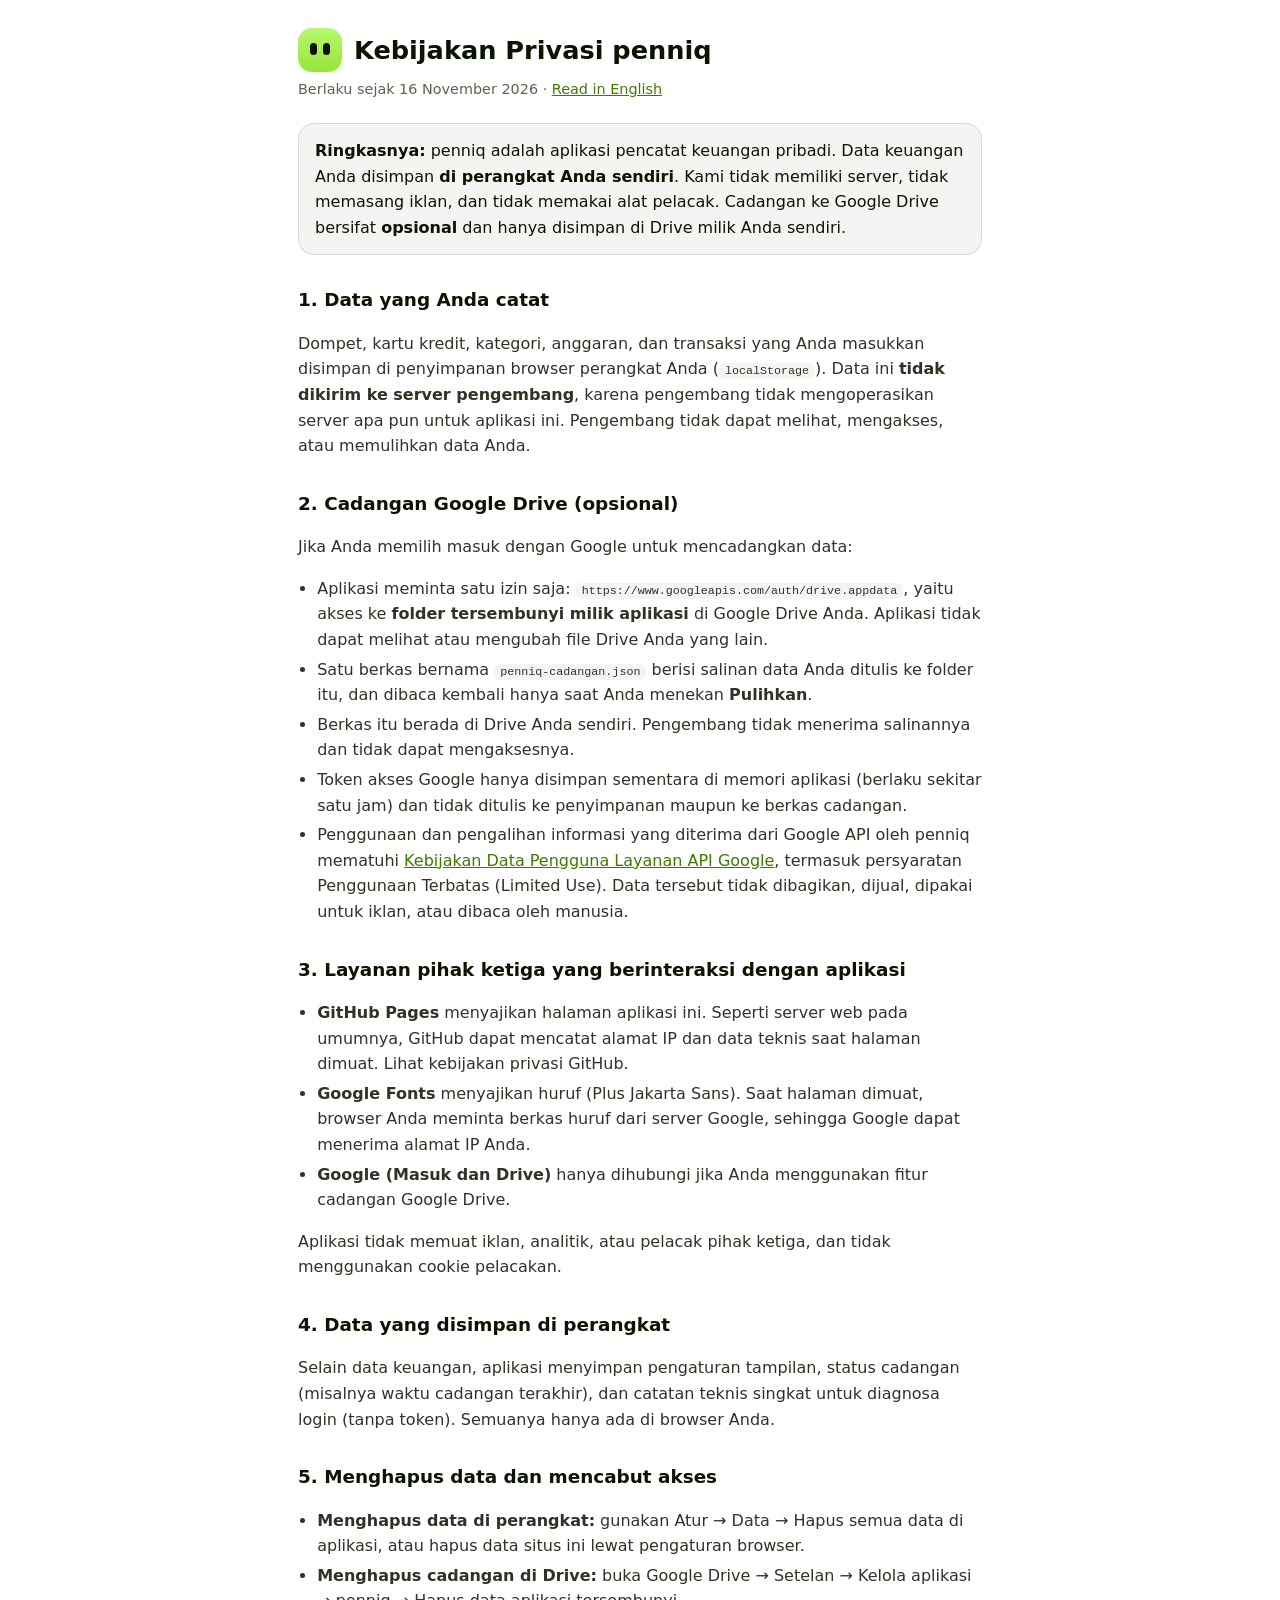
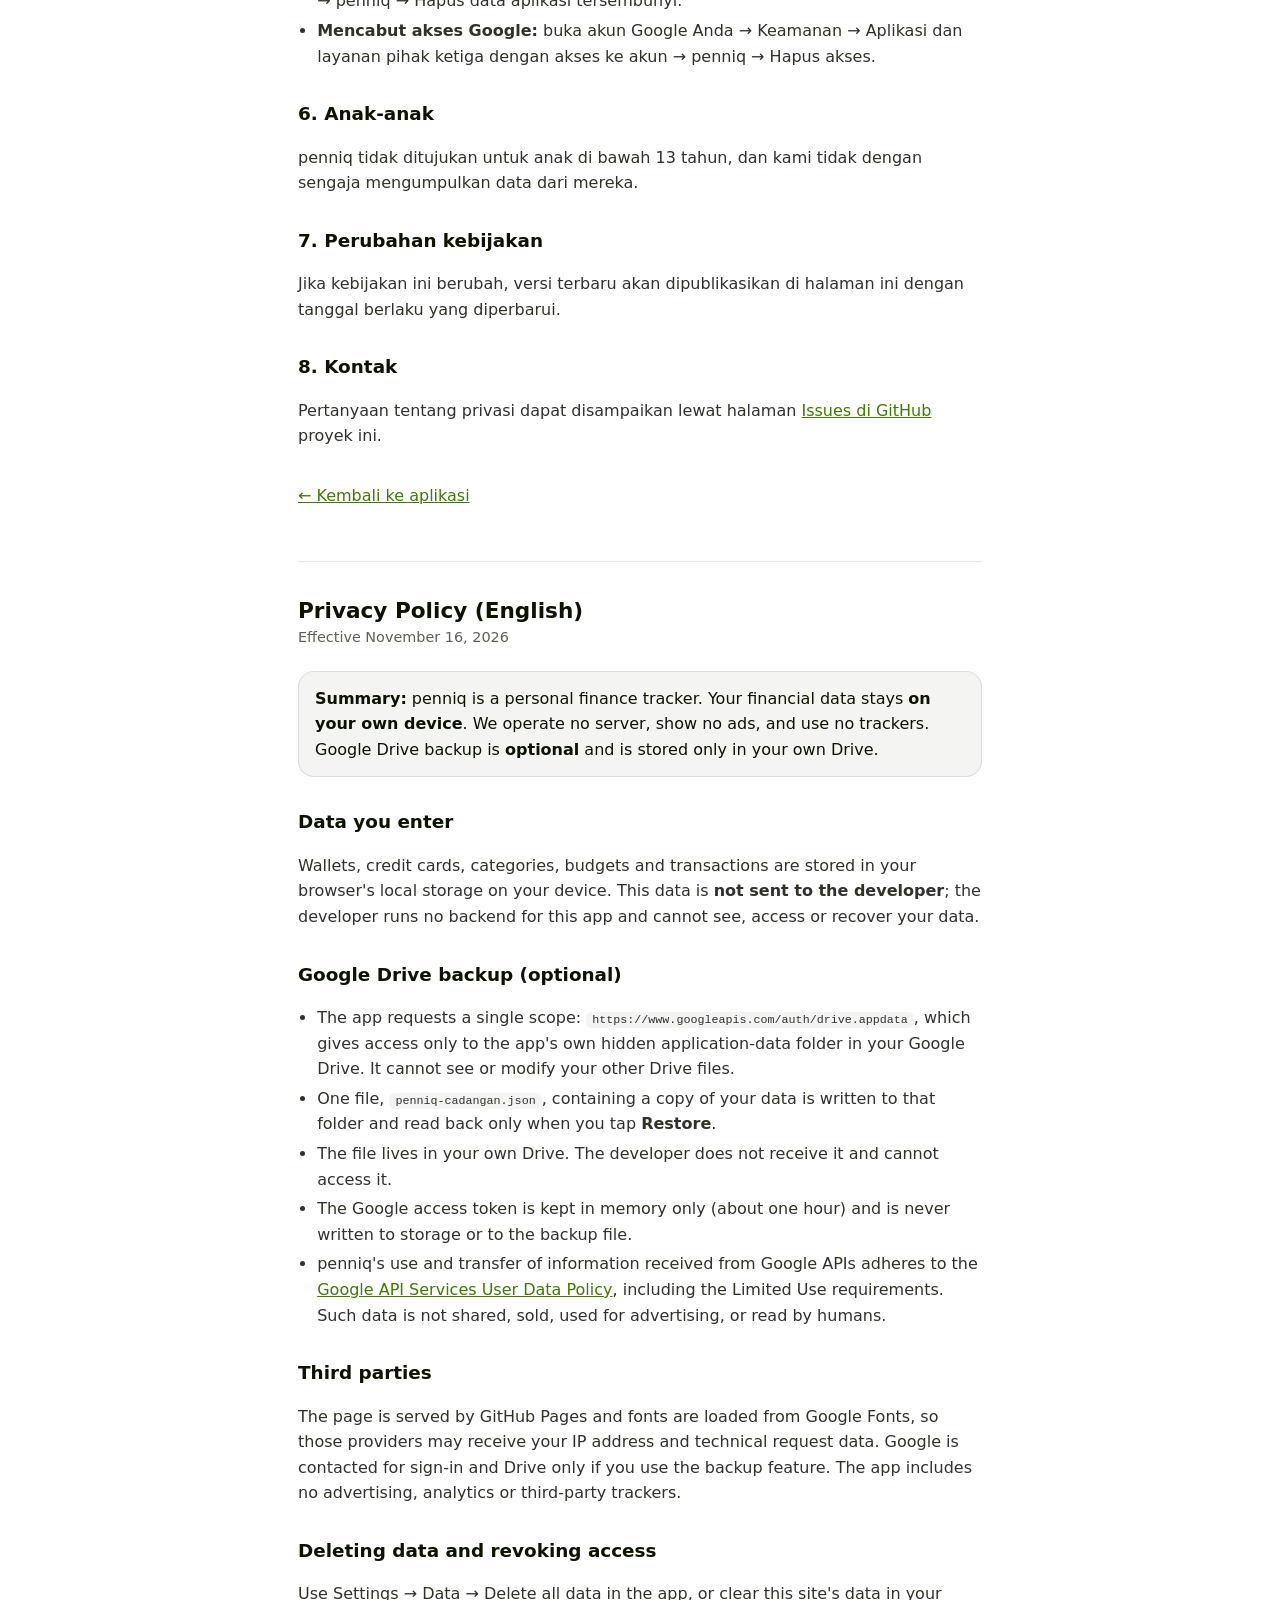
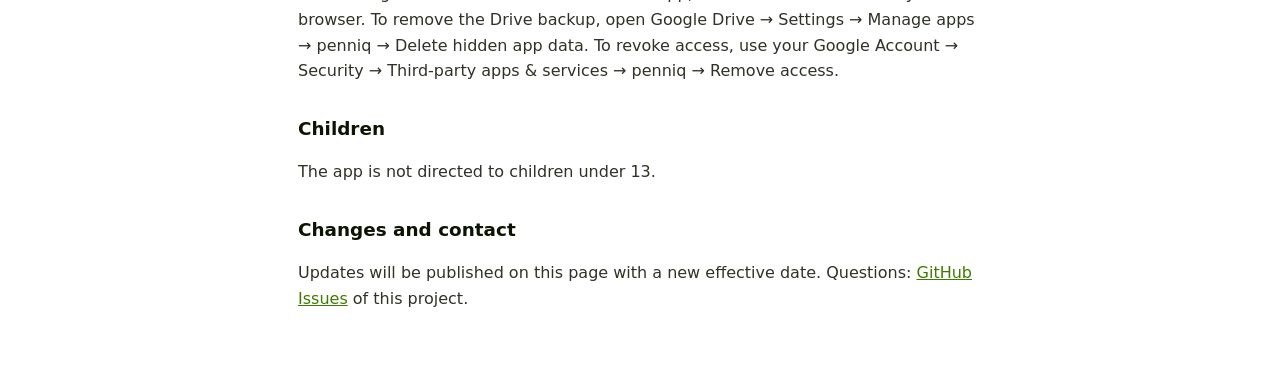
==== privasi.html @ 8c8a6639 "Tambah halaman Kebijakan Privasi (privasi.html) dan tautannya di Atur Co-Authored-By: Claude Sonnet " ====
<!DOCTYPE html>
<html lang="id">
<head>
<meta charset="utf-8">
<meta name="viewport" content="width=device-width,initial-scale=1">
<meta name="theme-color" content="#000000">
<title>Kebijakan Privasi · penniq</title>
<style>
:root{--bg:#000;--s2:#131316;--line:rgba(255,255,255,.09);--tx:#F4F4F6;--tx2:#C6C6CE;--mute:#9A9AA5;--acc:#A8F552}
@media (prefers-color-scheme:light){:root{--bg:#fff;--s2:#F4F5F2;--line:rgba(0,0,0,.1);--tx:#0B1400;--tx2:#2E3326;--mute:#5C6350;--acc:#3F7A00}}
*{box-sizing:border-box}
html,body{margin:0;background:var(--bg);color:var(--tx);font-family:system-ui,-apple-system,"Segoe UI",Roboto,Arial,sans-serif;line-height:1.6;-webkit-font-smoothing:antialiased}
main{max-width:720px;margin:0 auto;padding:28px 18px 64px}
header{display:flex;align-items:center;gap:12px;margin-bottom:6px}
.logo{width:44px;height:44px;border-radius:14px;background:linear-gradient(#B8F86C,#97E53B);display:grid;place-items:center;flex:none}
.logo i{display:block;width:7px;height:12px;border-radius:4px;background:#0B1400;margin:0 3px;transform:translateY(-1px)}
.logo span{display:flex}
h1{font-size:1.6rem;line-height:1.2;margin:0}
.meta{color:var(--mute);font-size:.9rem;margin:2px 0 22px}
h2{font-size:1.15rem;margin:30px 0 8px}
p,li{color:var(--tx2)}
ul{padding-left:1.2rem}li{margin:4px 0}
.box{background:var(--s2);border:1px solid var(--line);border-radius:16px;padding:14px 16px;margin:14px 0}
a{color:var(--acc)}
hr{border:0;border-top:1px solid var(--line);margin:36px 0}
code{background:var(--s2);border-radius:6px;padding:1px 6px;font-size:.9em}
.back{display:inline-block;margin-top:18px}
</style>
</head>
<body>
<main>
<header>
  <div class="logo" aria-hidden="true"><span><i></i><i></i></span></div>
  <h1>Kebijakan Privasi penniq</h1>
</header>
<p class="meta">Berlaku sejak 16 November 2026 · <a href="#english">Read in English</a></p>

<div class="box">
  <b>Ringkasnya:</b> penniq adalah aplikasi pencatat keuangan pribadi. Data keuangan Anda disimpan <b>di perangkat Anda sendiri</b>. Kami tidak memiliki server, tidak memasang iklan, dan tidak memakai alat pelacak. Cadangan ke Google Drive bersifat <b>opsional</b> dan hanya disimpan di Drive milik Anda sendiri.
</div>

<h2>1. Data yang Anda catat</h2>
<p>Dompet, kartu kredit, kategori, anggaran, dan transaksi yang Anda masukkan disimpan di penyimpanan browser perangkat Anda (<code>localStorage</code>). Data ini <b>tidak dikirim ke server pengembang</b>, karena pengembang tidak mengoperasikan server apa pun untuk aplikasi ini. Pengembang tidak dapat melihat, mengakses, atau memulihkan data Anda.</p>

<h2>2. Cadangan Google Drive (opsional)</h2>
<p>Jika Anda memilih masuk dengan Google untuk mencadangkan data:</p>
<ul>
  <li>Aplikasi meminta satu izin saja: <code>https://www.googleapis.com/auth/drive.appdata</code>, yaitu akses ke <b>folder tersembunyi milik aplikasi</b> di Google Drive Anda. Aplikasi tidak dapat melihat atau mengubah file Drive Anda yang lain.</li>
  <li>Satu berkas bernama <code>penniq-cadangan.json</code> berisi salinan data Anda ditulis ke folder itu, dan dibaca kembali hanya saat Anda menekan <b>Pulihkan</b>.</li>
  <li>Berkas itu berada di Drive Anda sendiri. Pengembang tidak menerima salinannya dan tidak dapat mengaksesnya.</li>
  <li>Token akses Google hanya disimpan sementara di memori aplikasi (berlaku sekitar satu jam) dan tidak ditulis ke penyimpanan maupun ke berkas cadangan.</li>
  <li>Penggunaan dan pengalihan informasi yang diterima dari Google API oleh penniq mematuhi <a href="https://developers.google.com/terms/api-services-user-data-policy" rel="noopener">Kebijakan Data Pengguna Layanan API Google</a>, termasuk persyaratan Penggunaan Terbatas (Limited Use). Data tersebut tidak dibagikan, dijual, dipakai untuk iklan, atau dibaca oleh manusia.</li>
</ul>

<h2>3. Layanan pihak ketiga yang berinteraksi dengan aplikasi</h2>
<ul>
  <li><b>GitHub Pages</b> menyajikan halaman aplikasi ini. Seperti server web pada umumnya, GitHub dapat mencatat alamat IP dan data teknis saat halaman dimuat. Lihat kebijakan privasi GitHub.</li>
  <li><b>Google Fonts</b> menyajikan huruf (Plus Jakarta Sans). Saat halaman dimuat, browser Anda meminta berkas huruf dari server Google, sehingga Google dapat menerima alamat IP Anda.</li>
  <li><b>Google (Masuk dan Drive)</b> hanya dihubungi jika Anda menggunakan fitur cadangan Google Drive.</li>
</ul>
<p>Aplikasi tidak memuat iklan, analitik, atau pelacak pihak ketiga, dan tidak menggunakan cookie pelacakan.</p>

<h2>4. Data yang disimpan di perangkat</h2>
<p>Selain data keuangan, aplikasi menyimpan pengaturan tampilan, status cadangan (misalnya waktu cadangan terakhir), dan catatan teknis singkat untuk diagnosa login (tanpa token). Semuanya hanya ada di browser Anda.</p>

<h2>5. Menghapus data dan mencabut akses</h2>
<ul>
  <li><b>Menghapus data di perangkat:</b> gunakan Atur → Data → Hapus semua data di aplikasi, atau hapus data situs ini lewat pengaturan browser.</li>
  <li><b>Menghapus cadangan di Drive:</b> buka Google Drive → Setelan → Kelola aplikasi → penniq → Hapus data aplikasi tersembunyi.</li>
  <li><b>Mencabut akses Google:</b> buka akun Google Anda → Keamanan → Aplikasi dan layanan pihak ketiga dengan akses ke akun → penniq → Hapus akses.</li>
</ul>

<h2>6. Anak-anak</h2>
<p>penniq tidak ditujukan untuk anak di bawah 13 tahun, dan kami tidak dengan sengaja mengumpulkan data dari mereka.</p>

<h2>7. Perubahan kebijakan</h2>
<p>Jika kebijakan ini berubah, versi terbaru akan dipublikasikan di halaman ini dengan tanggal berlaku yang diperbarui.</p>

<h2>8. Kontak</h2>
<p>Pertanyaan tentang privasi dapat disampaikan lewat halaman <a href="https://github.com/lyzzalumban-creator/Catu/issues" rel="noopener">Issues di GitHub</a> proyek ini.</p>

<p class="back"><a href="./">← Kembali ke aplikasi</a></p>

<hr>

<section id="english" lang="en">
<h1 style="font-size:1.35rem">Privacy Policy (English)</h1>
<p class="meta">Effective November 16, 2026</p>
<div class="box">
  <b>Summary:</b> penniq is a personal finance tracker. Your financial data stays <b>on your own device</b>. We operate no server, show no ads, and use no trackers. Google Drive backup is <b>optional</b> and is stored only in your own Drive.
</div>
<h2>Data you enter</h2>
<p>Wallets, credit cards, categories, budgets and transactions are stored in your browser's local storage on your device. This data is <b>not sent to the developer</b>; the developer runs no backend for this app and cannot see, access or recover your data.</p>
<h2>Google Drive backup (optional)</h2>
<ul>
  <li>The app requests a single scope: <code>https://www.googleapis.com/auth/drive.appdata</code>, which gives access only to the app's own hidden application-data folder in your Google Drive. It cannot see or modify your other Drive files.</li>
  <li>One file, <code>penniq-cadangan.json</code>, containing a copy of your data is written to that folder and read back only when you tap <b>Restore</b>.</li>
  <li>The file lives in your own Drive. The developer does not receive it and cannot access it.</li>
  <li>The Google access token is kept in memory only (about one hour) and is never written to storage or to the backup file.</li>
  <li>penniq's use and transfer of information received from Google APIs adheres to the <a href="https://developers.google.com/terms/api-services-user-data-policy" rel="noopener">Google API Services User Data Policy</a>, including the Limited Use requirements. Such data is not shared, sold, used for advertising, or read by humans.</li>
</ul>
<h2>Third parties</h2>
<p>The page is served by GitHub Pages and fonts are loaded from Google Fonts, so those providers may receive your IP address and technical request data. Google is contacted for sign-in and Drive only if you use the backup feature. The app includes no advertising, analytics or third-party trackers.</p>
<h2>Deleting data and revoking access</h2>
<p>Use Settings → Data → Delete all data in the app, or clear this site's data in your browser. To remove the Drive backup, open Google Drive → Settings → Manage apps → penniq → Delete hidden app data. To revoke access, use your Google Account → Security → Third-party apps &amp; services → penniq → Remove access.</p>
<h2>Children</h2>
<p>The app is not directed to children under 13.</p>
<h2>Changes and contact</h2>
<p>Updates will be published on this page with a new effective date. Questions: <a href="https://github.com/lyzzalumban-creator/Catu/issues" rel="noopener">GitHub Issues</a> of this project.</p>
</section>
</main>
</body>
</html>
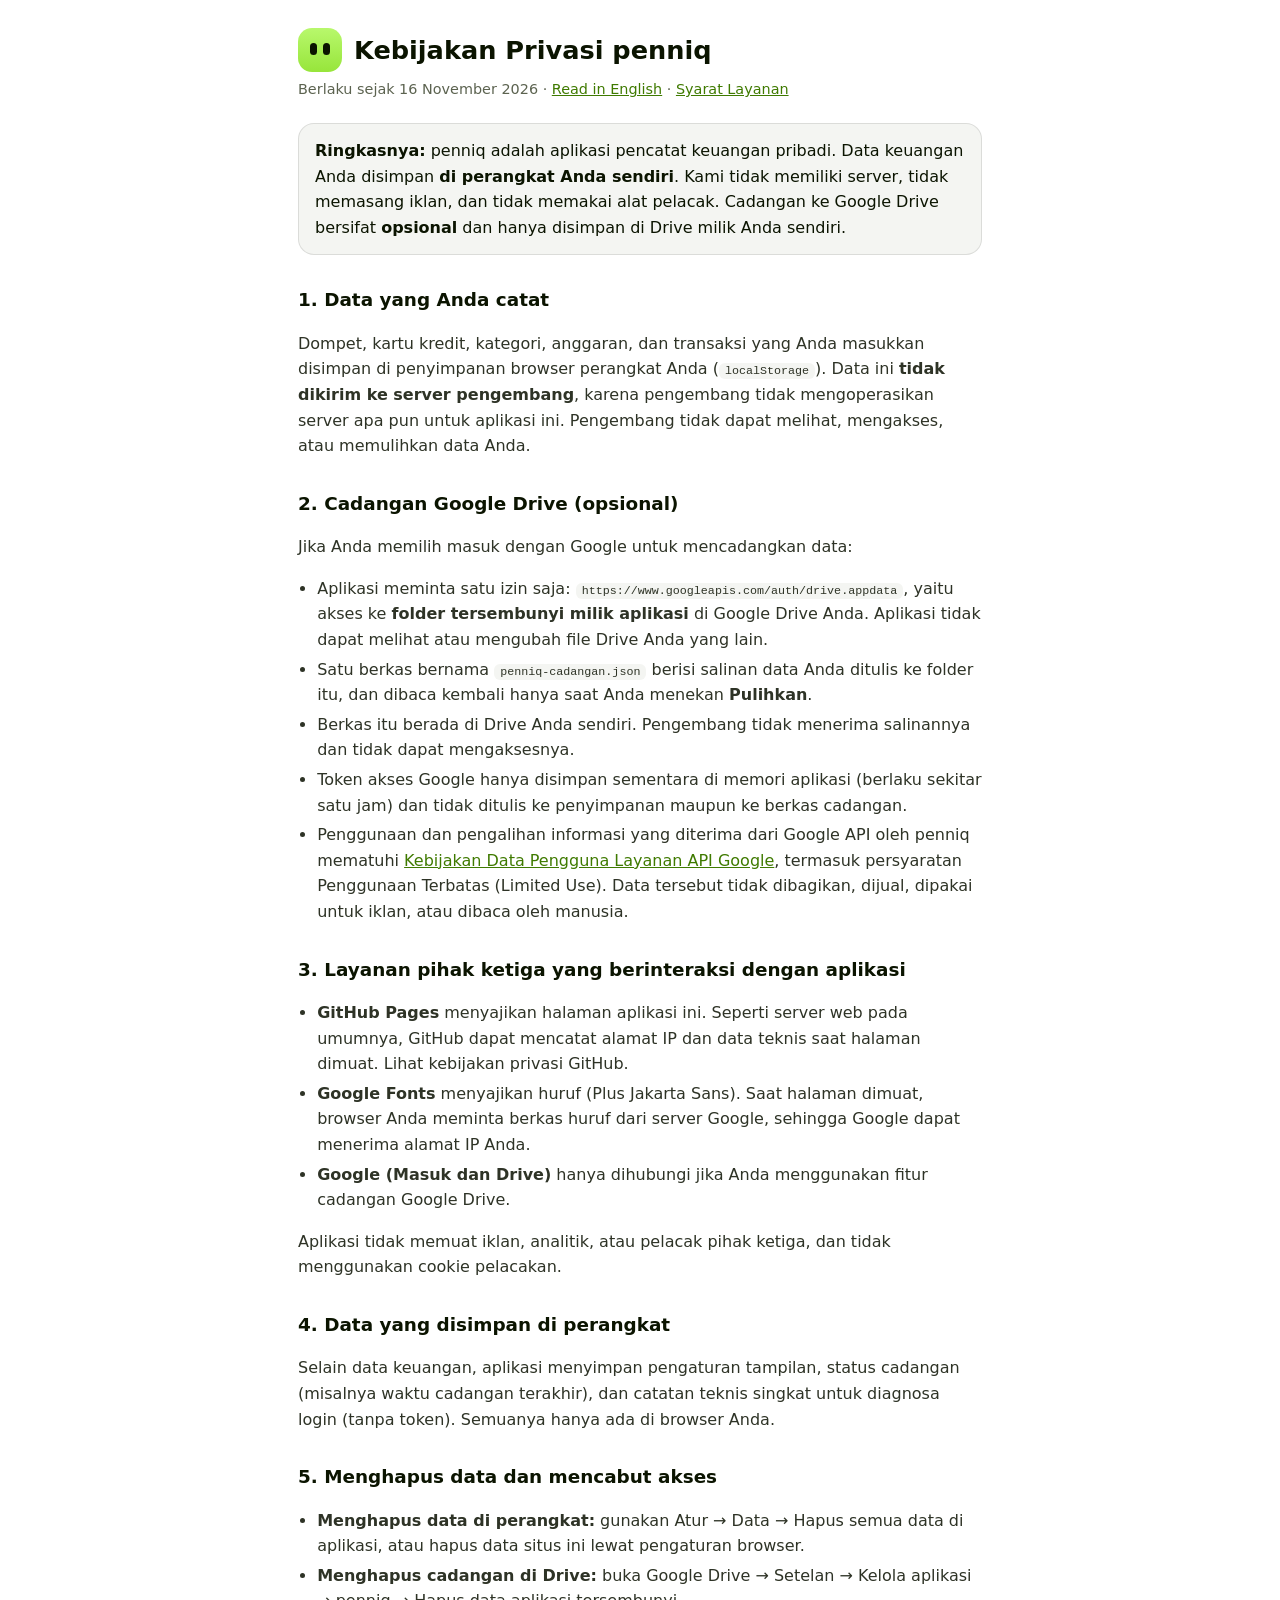
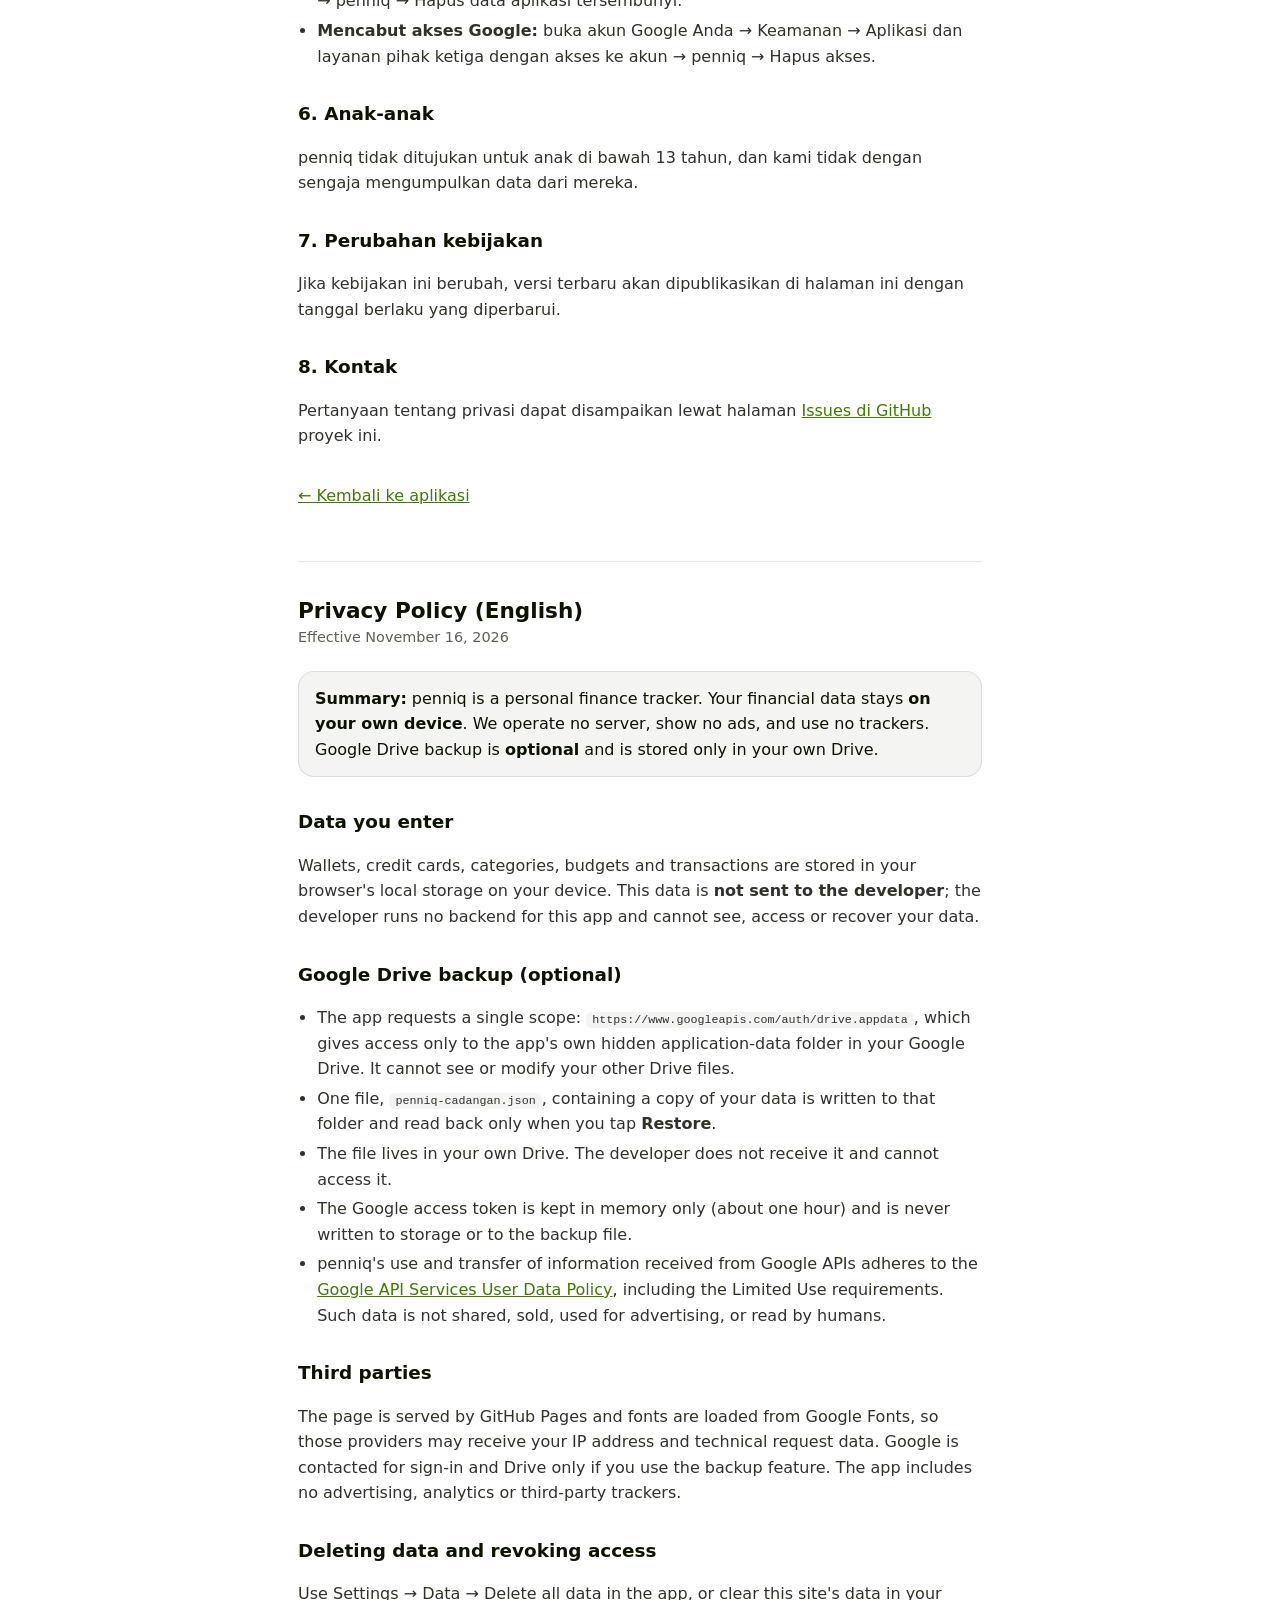
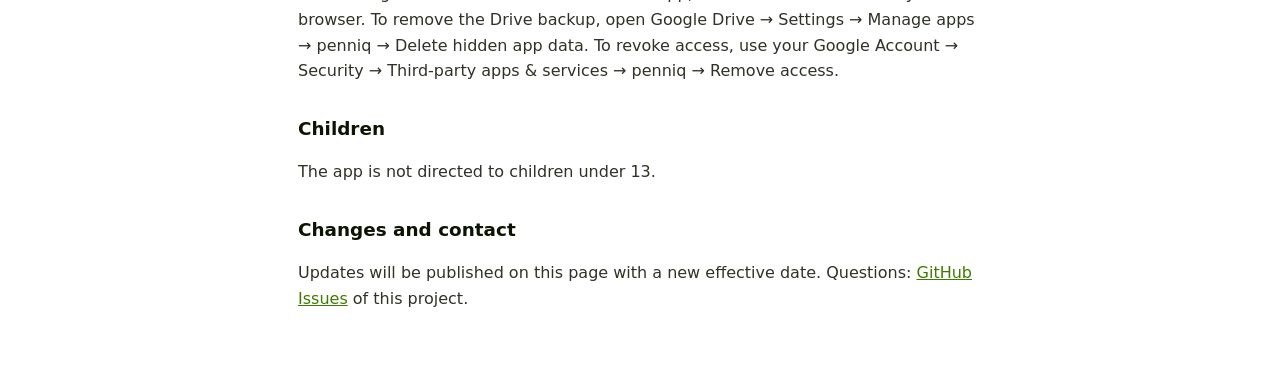
==== commit 4771fd02: "Tambah halaman Syarat Layanan (syarat.html), saling ditautkan dengan kebijakan privasi dan Atur Co-A" ====
--- a/privasi.html
+++ b/privasi.html
@@ -33,7 +33,7 @@
   <div class="logo" aria-hidden="true"><span><i></i><i></i></span></div>
   <h1>Kebijakan Privasi penniq</h1>
 </header>
-<p class="meta">Berlaku sejak 16 November 2026 · <a href="#english">Read in English</a></p>
+<p class="meta">Berlaku sejak 16 November 2026 · <a href="#english">Read in English</a> · <a href="syarat.html">Syarat Layanan</a></p>
 
 <div class="box">
   <b>Ringkasnya:</b> penniq adalah aplikasi pencatat keuangan pribadi. Data keuangan Anda disimpan <b>di perangkat Anda sendiri</b>. Kami tidak memiliki server, tidak memasang iklan, dan tidak memakai alat pelacak. Cadangan ke Google Drive bersifat <b>opsional</b> dan hanya disimpan di Drive milik Anda sendiri.
